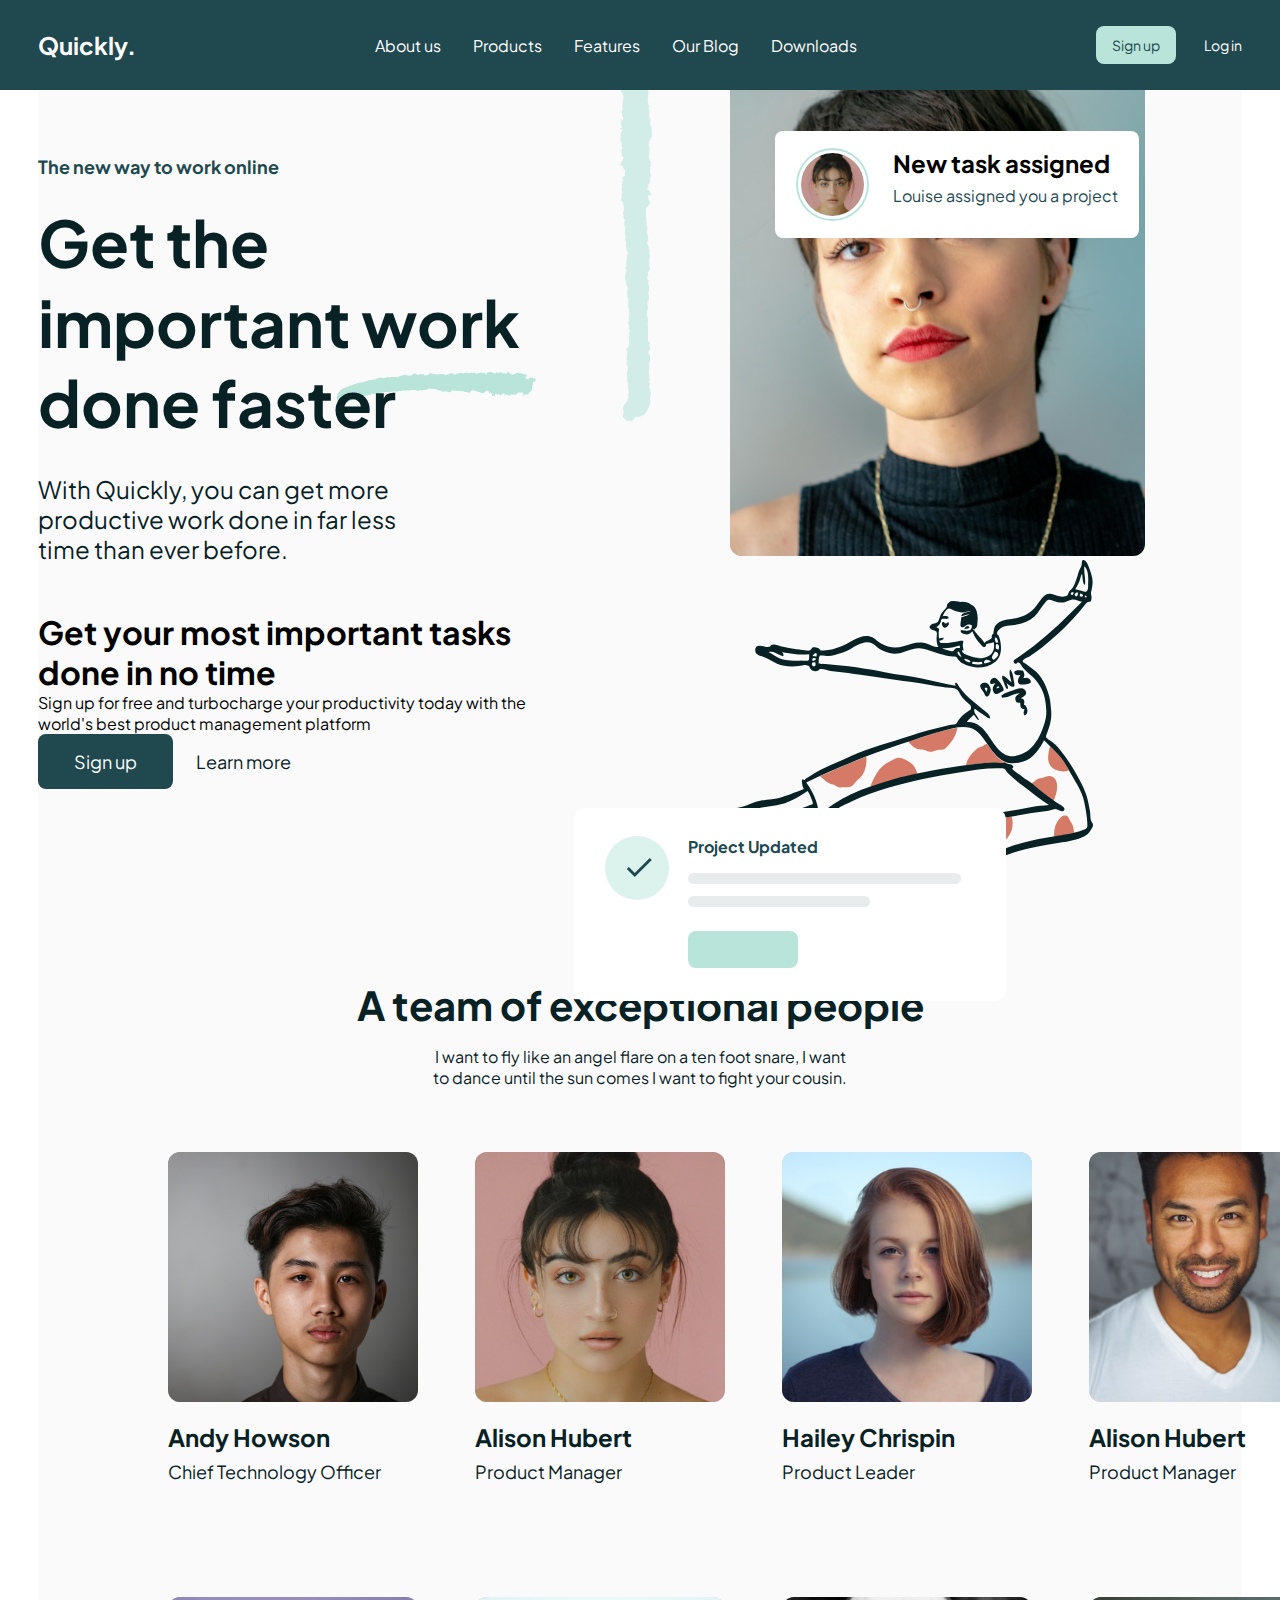
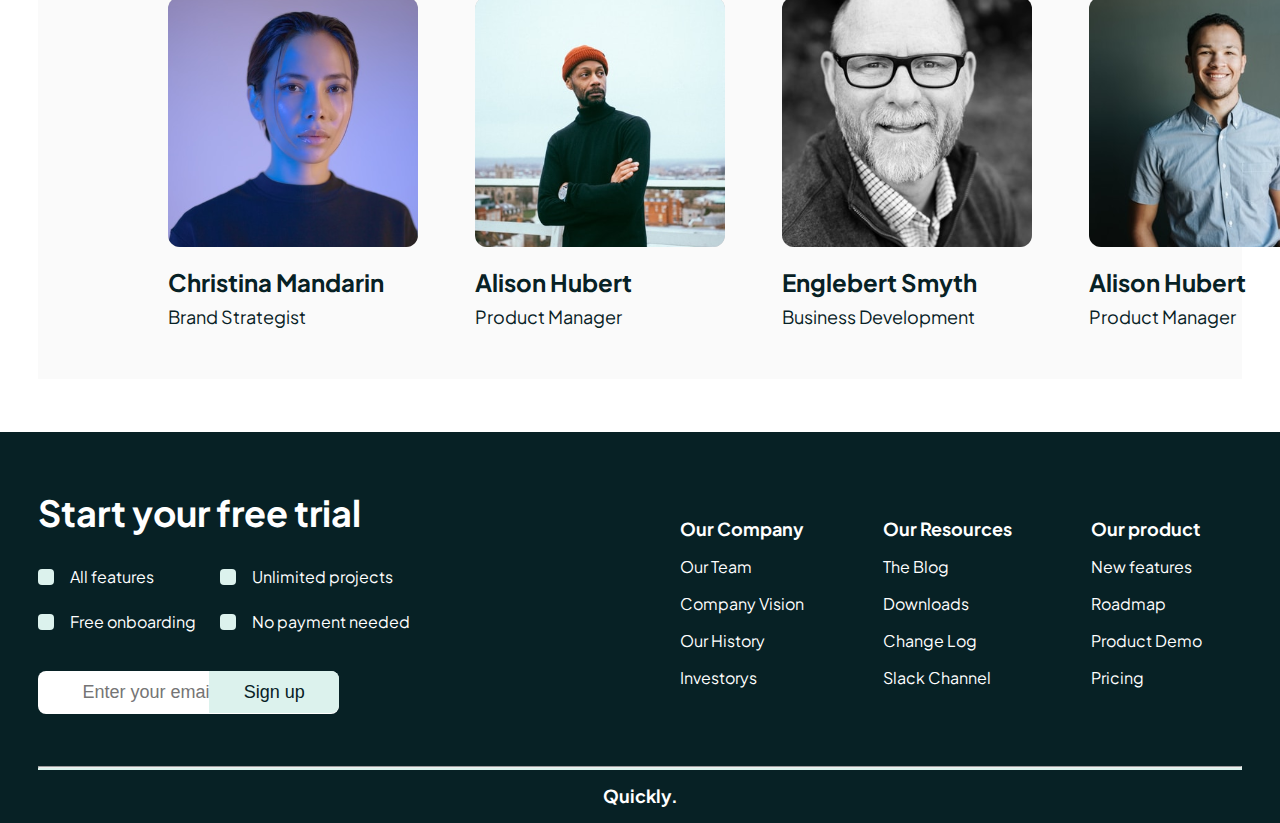
==== 14.SCSS-QuicqlyLandingPage/index.html @ 2b47f3a1 "Add files via upload" ====
<!DOCTYPE html>
<html lang="en">
  <head>
    <meta charset="UTF-8" />
    <meta http-equiv="X-UA-Compatible" content="IE=edge" />
    <meta name="viewport" content="width=device-width, initial-scale=1.0" />
    <link rel="preconnect" href="https://fonts.googleapis.com" />
    <link rel="preconnect" href="https://fonts.gstatic.com" crossorigin />
    <link
      href="https://fonts.googleapis.com/css2?family=Plus+Jakarta+Sans:wght@400;700&display=swap"
      rel="stylesheet"
    />
    <link
      rel="stylesheet"
      href="https://cdnjs.cloudflare.com/ajax/libs/font-awesome/6.4.0/css/all.min.css"
      integrity="sha512-iecdLmaskl7CVkqkXNQ/ZH/XLlvWZOJyj7Yy7tcenmpD1ypASozpmT/E0iPtmFIB46ZmdtAc9eNBvH0H/ZpiBw=="
      crossorigin="anonymous"
      referrerpolicy="no-referrer"
    />
    <link rel="stylesheet" href="./assets/scss/main.css" />
    <title>Document</title>
  </head>
  <body>
    <header>
      <div class="container">
        <div class="header">
          <h4>Quickly.</h4>
          <nav>
            <ul>
              <li><a href="">About us</a></li>
              <li><a href="">Products</a></li>
              <li><a href="">Features</a></li>
              <li><a href="">Our Blog</a></li>
              <li><a href="">Downloads</a></li>
            </ul>
          </nav>
          <div class="btn">
            <button class="sign-up">Sign up</button>
            <button class="log-in">Log in</button>
          </div>
          <a class="menu" href=""
            ><i class="fa-sharp fa-solid fa-bars fa-2xl"></i
          ></a>
        </div>
      </div>
    </header>
    <div id="home">
      <div class="container">
        <section class="hero-banner">
          <div class="hero-banner-info">
            <h5>The new way to work online</h5>
            <p class="title">Get the important work done faster</p>
            <p class="text">
              With Quickly, you can get more productive work done in far less
              time than ever before.
            </p>
            <h1 class="title1">
              Get your most important tasks done in no time
            </h1>
            <p class="text1">
              Sign up for free and turbocharge your productivity today with the
              world's best product management platform
            </p>
            <div class="email">
              <input type="email" placeholder="Enter your email" />
              <button class="mobile-btn">Sign up</button>
            </div>
            <button class="sign">Sign up</button>
            <button class="learn">Learn more</button>
            <img class="line" src="./assets/images/line.svg" alt="" />
          </div>
          <div class="hero-banner-img">
            <div class="note">
              <div class="border">
                <img src="./assets/images/Avatar.svg" alt="" />
              </div>
              <div class="notif">
                <h4>New task assigned</h4>
                <p>Louise assigned you a project</p>
              </div>
            </div>
            <div class="frame-img">
              <img class="bg-image" src="./assets/images/BG Image.svg" alt="" />
              <img class="frame" src="./assets/images/frame.svg" alt="" />
            </div>

            <img class="img1" src="./assets/images/ballet.svg" alt="" />

            <div class="update">
              <div class="icon">
                <img src="./assets/images/Vector.svg" alt="" />
              </div>
              <div class="update-info">
                <h4>Project Updated</h4>
                <div class="line"></div>
                <div class="line short"></div>
                <div class="line-wide"></div>
              </div>
            </div>
          </div>
        </section>
        <!-- TEAM-SECTION -->
        <section class="team">
          <div class="head-line">
            <h4>A team of exceptional people</h4>
            <p>
              I want to fly like an angel flare on a ten foot snare, I want to
              dance until the sun comes I want to fight your cousin.
            </p>
          </div>
          <div class="team-img">
            <div>
              <img src="./assets/images/Image.svg" alt="" />
              <h4>Andy Howson</h4>
              <p>Chief Technology Officer</p>
              <a href=""><i class="fa-brands fa-facebook"></i></a>
              <a class="social-icon" href=""
                ><i class="fa-brands fa-instagram"></i
              ></a>
              <a href=""><i class="fa-brands fa-twitter"></i></a>
            </div>
            <div>
              <img src="./assets/images/pink.svg" alt="" />
              <h4>Alison Hubert</h4>
              <p>Product Manager</p>
              <a href=""><i class="fa-brands fa-facebook"></i></a>
              <a class="social-icon" href=""
                ><i class="fa-brands fa-instagram"></i
              ></a>
              <a href=""><i class="fa-brands fa-twitter"></i></a>
            </div>
            <div>
              <img src="./assets/images/redhead.svg" alt="" />
              <h4>Hailey Chrispin</h4>
              <p>Product Leader</p>
              <a href=""><i class="fa-brands fa-facebook"></i></a>
              <a class="social-icon" href=""
                ><i class="fa-brands fa-instagram"></i
              ></a>
              <a href=""><i class="fa-brands fa-twitter"></i></a>
            </div>
            <div>
              <img src="./assets/images/brown.svg" alt="" />
              <h4>Alison Hubert</h4>
              <p>Product Manager</p>
              <a href=""><i class="fa-brands fa-facebook"></i></a>
              <a class="social-icon" href=""
                ><i class="fa-brands fa-instagram"></i
              ></a>
              <a href=""><i class="fa-brands fa-twitter"></i></a>
            </div>
            <div>
              <img src="./assets/images/violet.svg" alt="" />
              <h4>Christina Mandarin</h4>
              <p>Brand Strategist</p>
              <a href=""><i class="fa-brands fa-facebook"></i></a>
              <a class="social-icon" href=""
                ><i class="fa-brands fa-instagram"></i
              ></a>
              <a href=""><i class="fa-brands fa-twitter"></i></a>
            </div>
            <div>
              <img src="./assets/images/orange.svg" alt="" />
              <h4>Alison Hubert</h4>
              <p>Product Manager</p>
              <a href=""><i class="fa-brands fa-facebook"></i></a>
              <a class="social-icon" href=""
                ><i class="fa-brands fa-instagram"></i
              ></a>
              <a href=""><i class="fa-brands fa-twitter"></i></a>
            </div>
            <div>
              <img src="./assets/images/glasses.svg" alt="" />
              <h4>Englebert Smyth</h4>
              <p>Business Development</p>
              <a href=""><i class="fa-brands fa-facebook"></i></a>
              <a class="social-icon" href=""
                ><i class="fa-brands fa-instagram"></i
              ></a>
              <a href=""><i class="fa-brands fa-twitter"></i></a>
            </div>
            <div>
              <img src="./assets/images/smile.svg" alt="" />
              <h4>Alison Hubert</h4>
              <p>Product Manager</p>
              <a href=""><i class="fa-brands fa-facebook"></i></a>
              <a class="social-icon" href=""
                ><i class="fa-brands fa-instagram"></i
              ></a>
              <a href=""><i class="fa-brands fa-twitter"></i></a>
            </div>
          </div>
        </section>
      </div>
      <footer>
        <div class="container">
          <div class="top">
            <div class="free-trial">
              <h3>Start your free trial</h3>
              <div class="about">
                <div class="col">
                  <div>
                    <i class="fa-solid fa-check fa-2xs"></i>
                    <p>All features</p>
                  </div>
                  <div>
                    <i class="fa-solid fa-check fa-2xs"></i>
                    <p>Free onboarding</p>
                  </div>
                </div>
                <div class="col">
                  <div>
                    <i class="fa-solid fa-check fa-2xs"></i>
                    <p>Unlimited projects</p>
                  </div>
                  <div>
                    <i class="fa-solid fa-check fa-2xs"></i>
                    <p>No payment needed</p>
                  </div>
                </div>
              </div>
              <div class="footer-input">
                <input type="text" placeholder="Enter your email" />
                <button>Sign up</button>
              </div>
            </div>
            <div class="mobile-footer">
              <h1>Quickly</h1>
              <a href="#"><i class="fa-brands fa-facebook"></i></a>
              <a href="#"><i class="fa-brands fa-twitter"></i></a>
              <a href="#"><i class="fa-brands fa-linkedin"></i></a>
              <a href="#"><i class="fa-brands fa-instagram"></i></a>
            </div>
            <div class="about-company">
              <ul>
                <li><h5>Our Company</h5></li>
                <li>Our Team</li>
                <li>Company Vision</li>
                <li>Our History</li>
                <li>Investorys</li>
              </ul>
              <ul>
                <li><h5>Our Resources</h5></li>
                <li>The Blog</li>
                <li>Downloads</li>
                <li>Change Log</li>
                <li>Slack Channel</li>
              </ul>
              <ul>
                <li><h5>Our product</h5></li>
                <li>New features</li>
                <li>Roadmap</li>
                <li>Product Demo</li>
                <li>Pricing</li>
              </ul>
            </div>
          </div>

          <div class="bottom">
            <hr />
            <h5>Quickly.</h5>
            <p>Copyright 2022 Quickly LTD <span>powered by Rashid</span></p>
          </div>
        </div>
      </footer>
    </div>
  </body>
</html>
---- 14.SCSS-QuicqlyLandingPage/assets/scss/main.css ----
* {
  margin: 0;
  padding: 0;
  box-sizing: border-box;
  text-decoration: none;
  list-style: none;
}

.container {
  max-width: 1440px;
  margin: 0 3%;
}

body {
  font-family: "Plus Jakarta Sans", sans-serif;
}

header {
  background-color: #20484F;
  padding: 26px 0;
  position: fixed;
  width: 100%;
  z-index: 3;
}
header .header {
  display: flex;
  justify-content: space-between;
  align-items: center;
  width: 100%;
}
header .header h4 {
  color: white;
  font-size: 24px;
  font-weight: 700;
}
header .header nav ul {
  display: flex;
  justify-content: space-between;
  align-items: center;
  gap: 32px;
}
header .header nav ul li a {
  color: white;
}
header .header .btn {
  display: flex;
  justify-content: space-between;
  align-items: center;
  gap: 28px;
}
header .header .btn .sign-up {
  background-color: #B8E4DA;
  border: none;
  color: #20484F;
  padding: 10px 16px;
  border-radius: 8px;
  font-size: 14px;
  font-family: "Plus Jakarta Sans", sans-serif;
}
header .header .btn .log-in {
  background-color: transparent;
  font-family: "Plus Jakarta Sans", sans-serif;
  color: #fff;
  border: none;
  font-size: 14px;
}
header .header .menu {
  display: none;
}
@media only screen and (max-width: 777px) {
  header .header nav {
    display: none;
  }
  header .header .btn {
    display: none;
  }
  header .header .menu {
    display: block;
    color: #fff;
  }
}

footer {
  padding-top: 58px;
  background-color: #072125;
  color: #fff;
}
footer .top {
  display: flex;
  justify-content: space-between;
  align-items: center;
}
footer .top .free-trial {
  width: 50%;
}
footer .top .free-trial h3 {
  font-size: 36px;
  margin-bottom: 31px;
}
footer .top .free-trial .about {
  display: flex;
  gap: 24px;
}
footer .top .free-trial .about .col {
  display: flex;
  flex-direction: column;
  gap: 24px;
  margin-bottom: 39px;
}
footer .top .free-trial .about .col div {
  display: flex;
  align-items: center;
  -moz-column-gap: 16px;
       column-gap: 16px;
}
footer .top .free-trial .about .col .fa-solid {
  background-color: #DCF2ED;
  color: #20484F;
  height: 16px;
  width: 16px;
  border-radius: 4px;
  display: flex;
  justify-content: center;
  align-items: center;
}
footer .top .free-trial .footer-input {
  position: relative;
}
footer .top .free-trial .footer-input input {
  padding: 11px 44px;
  font-size: 18px;
  color: rgba(32, 72, 79, 0.2);
  border: none;
  border-radius: 8px;
  width: 50%;
}
footer .top .free-trial .footer-input button {
  width: 130px;
  height: 42px;
  position: absolute;
  right: 50%;
  background-color: #DCF2ED;
  border: none;
  border-bottom-right-radius: 8px;
  border-top-right-radius: 8px;
  color: #072125;
  font-size: 18px;
}
footer .top .mobile-footer {
  display: none;
}
footer .top .about-company {
  width: 50%;
  display: flex;
  justify-content: space-around;
  align-items: center;
}
footer .top .about-company ul {
  display: flex;
  flex-direction: column;
  row-gap: 16px;
}
footer .top .about-company ul li h5 {
  font-size: 18px;
}
footer .bottom {
  margin-top: 52px;
}
footer .bottom h5 {
  text-align: center;
  font-size: 18px;
  padding-bottom: 16px;
}
footer .bottom h5::before {
  content: "";
  display: block;
  border: 1px solid #DCF2ED;
  margin-bottom: 14px;
}
footer .bottom p {
  display: none;
}
@media only screen and (max-width: 777px) {
  footer {
    padding-top: 20px;
  }
  footer .top {
    flex-direction: column;
  }
  footer .top .free-trial {
    display: none;
  }
  footer .top .mobile-footer {
    display: block;
  }
  footer .top .mobile-footer h1 {
    padding-bottom: 30px;
    text-align: center;
  }
  footer .top .mobile-footer a {
    padding: 20px;
  }
  footer .top .mobile-footer a .fa-brands {
    padding: 10px;
    font-size: 24px;
    color: #fff;
    border: 1px solid white;
    border-radius: 50%;
  }
  footer .top .about-company {
    flex-direction: column;
    margin-top: 30px;
    row-gap: 30px;
    text-align: center;
  }
  footer .top .about-company ul li {
    color: #DCF2ED;
  }
  footer .bottom {
    padding: 15px;
  }
  footer .bottom h5 {
    display: none;
  }
  footer .bottom p {
    display: block;
    text-align: center;
    margin-top: 25px;
    animation: copyright 1s linear infinite;
  }
  footer .bottom p span::before {
    content: "";
    border: 1px solid #fff;
    margin: 0 10px;
    display: inline-block;
    height: 12px;
  }
  @keyframes copyright {
    0% {
      transform: rotate(0deg);
    }
    50% {
      transform: rotate(-2deg);
    }
    to {
      transform: rotateX(2deg);
    }
  }
}

#home .hero-banner {
  height: 100vh;
  display: flex;
  justify-content: space-between;
  align-items: center;
  gap: 179px;
  background-color: #fafafa;
  padding-bottom: 136px;
}
#home .hero-banner .hero-banner-info {
  margin-top: 15%;
  width: 50%;
  position: relative;
}
#home .hero-banner .hero-banner-info h5 {
  font-size: 18px;
  font-weight: 700;
  color: #20484F;
  margin-bottom: 24px;
}
#home .hero-banner .hero-banner-info .title {
  font-size: 64px;
  font-weight: 700;
  color: #072125;
  margin-bottom: 32px;
  position: relative;
  z-index: 1;
}
#home .hero-banner .hero-banner-info .text {
  width: 75%;
  font-size: 24px;
  color: #072125;
  margin-bottom: 48px;
}
#home .hero-banner .hero-banner-info .mobile-title {
  display: none;
}
#home .hero-banner .hero-banner-info .mobile-text {
  display: none;
}
#home .hero-banner .hero-banner-info .sign {
  background-color: #20484F;
  padding: 16px 36px;
  font-size: 18px;
  font-family: "Plus Jakarta Sans", sans-serif;
  color: #fff;
  border: none;
  border-radius: 8px;
  margin-right: 20px;
}
#home .hero-banner .hero-banner-info .learn {
  font-family: "Plus Jakarta Sans", sans-serif;
  border: none;
  font-size: 18px;
  background-color: transparent;
  color: #072125;
}
#home .hero-banner .hero-banner-info .line {
  position: absolute;
  top: 16%;
  left: 37%;
}
#home .hero-banner .hero-banner-info input {
  display: none;
}
#home .hero-banner .hero-banner-info .mobile-btn {
  display: none;
}
#home .hero-banner .hero-banner-img {
  margin-top: 15%;
  width: 50%;
  position: relative;
}
#home .hero-banner .hero-banner-img .note {
  display: flex;
  padding: 17px 21px;
  -moz-column-gap: 24px;
       column-gap: 24px;
  position: absolute;
  background-color: #fff;
  right: 20%;
  top: 8%;
  border-radius: 8px;
  z-index: 2;
}
#home .hero-banner .hero-banner-img .note .border {
  width: 73px;
  height: 73px;
  border-radius: 50%;
  background-color: #B8E4DA;
  display: flex;
  padding: 2px;
}
#home .hero-banner .hero-banner-img .note .border img {
  border: 3px solid #fff;
  border-radius: 50%;
}
#home .hero-banner .hero-banner-img .note .notif h4 {
  font-size: 24px;
  margin-bottom: 7px;
}
#home .hero-banner .hero-banner-img .note .notif p {
  color: #20484F;
}
#home .hero-banner .hero-banner-img .bg-image {
  position: relative;
  z-index: 1;
}
#home .hero-banner .hero-banner-img .frame {
  position: absolute;
  right: 25%;
  top: -9%;
}
#home .hero-banner .hero-banner-img .mobile-img {
  display: none;
}
#home .hero-banner .hero-banner-img .update {
  display: flex;
  gap: 19px;
  padding: 28px 38px 24px 31px;
  width: 432px;
  height: 193px;
  background-color: #fff;
  position: absolute;
  bottom: -15%;
  right: 46%;
  border-radius: 12px;
  z-index: 2;
}
#home .hero-banner .hero-banner-img .update .icon {
  position: relative;
  width: 64px;
  height: 64px;
  background-color: #DCF2ED;
  border-radius: 50%;
}
#home .hero-banner .hero-banner-img .update .icon img {
  position: absolute;
  top: 33%;
  left: 33%;
  color: #20484F;
}
#home .hero-banner .hero-banner-img .update .update-info h4 {
  color: #20484F;
}
#home .hero-banner .hero-banner-img .update .update-info .line {
  width: 273px;
  height: 11px;
  margin-top: 16px;
  background-color: rgba(32, 72, 79, 0.1);
  border-radius: 12px;
}
#home .hero-banner .hero-banner-img .update .update-info .short {
  margin-top: 12px;
  margin-bottom: 24px;
  width: 182px;
}
#home .hero-banner .hero-banner-img .update .update-info .line-wide {
  width: 110px;
  height: 37px;
  background-color: #B8E4DA;
  border-radius: 8px;
}
@media only screen and (max-width: 777px) {
  #home .hero-banner {
    flex-direction: column-reverse;
    justify-content: space-around;
    row-gap: 10px;
  }
  #home .hero-banner .hero-banner-img {
    padding-top: 10%;
  }
  #home .hero-banner .hero-banner-img .note {
    display: none;
  }
  #home .hero-banner .hero-banner-img .frame-img {
    display: none;
  }
  #home .hero-banner .hero-banner-img .mobile-img {
    display: block;
    width: 100%;
  }
  #home .hero-banner .hero-banner-img .update {
    display: none;
  }
  #home .hero-banner .hero-banner-info {
    margin-top: 5%;
    width: 70%;
  }
  #home .hero-banner .hero-banner-info h5 {
    display: none;
  }
  #home .hero-banner .hero-banner-info .title {
    display: none;
  }
  #home .hero-banner .hero-banner-info .text {
    display: none;
  }
  #home .hero-banner .hero-banner-info .mobile-title {
    display: block;
    text-align: center;
    padding: 20px;
  }
  #home .hero-banner .hero-banner-info .mobile-text {
    display: block;
    text-align: center;
  }
  #home .hero-banner .hero-banner-info button {
    display: none;
  }
  #home .hero-banner .hero-banner-info .line {
    display: none;
  }
  #home .hero-banner .hero-banner-info .email {
    position: relative;
    margin-top: 10%;
  }
  #home .hero-banner .hero-banner-info .email input {
    display: block;
    padding: 11px 44px;
    font-size: 18px;
    color: rgba(32, 72, 79, 0.2);
    border-radius: 8px;
    width: 100%;
  }
  #home .hero-banner .hero-banner-info .email .mobile-btn {
    display: block;
    width: 130px;
    height: 42px;
    position: absolute;
    right: 0.2%;
    bottom: 5%;
    background-color: #DCF2ED;
    border: none;
    border-bottom-right-radius: 8px;
    border-top-right-radius: 8px;
    color: #072125;
    font-size: 18px;
  }
}
#home .team {
  background: #fafafa;
  margin-bottom: 53px;
}
#home .team .head-line {
  display: flex;
  flex-direction: column;
  align-items: center;
  color: #072125;
}
#home .team .head-line h4 {
  font-size: 40px;
  margin-top: 79px;
  margin-bottom: 16px;
}
#home .team .head-line p {
  text-align: center;
  margin-bottom: 64px;
  width: 35%;
}
#home .team .team-img {
  display: grid;
  grid-template-columns: repeat(4, 1fr);
  -moz-column-gap: 57px;
       column-gap: 57px;
  row-gap: 63px;
  padding: 0 130px;
}
#home .team .team-img div {
  color: #072125;
}
#home .team .team-img div h4 {
  margin-top: 16px;
  margin-bottom: 8px;
  font-size: 24px;
}
#home .team .team-img div p {
  margin-bottom: 30px;
  font-size: 18px;
}
#home .team .team-img div .fa-brands {
  color: #072125;
}
#home .team .team-img div .social-icon {
  margin: 0 40px;
}
@media only screen and (max-width: 777px) {
  #home .team .head-line p {
    width: 60%;
  }
  #home .team .team-img {
    display: flex;
    align-items: center;
    flex-direction: column;
  }
}/*# sourceMappingURL=main.css.map */
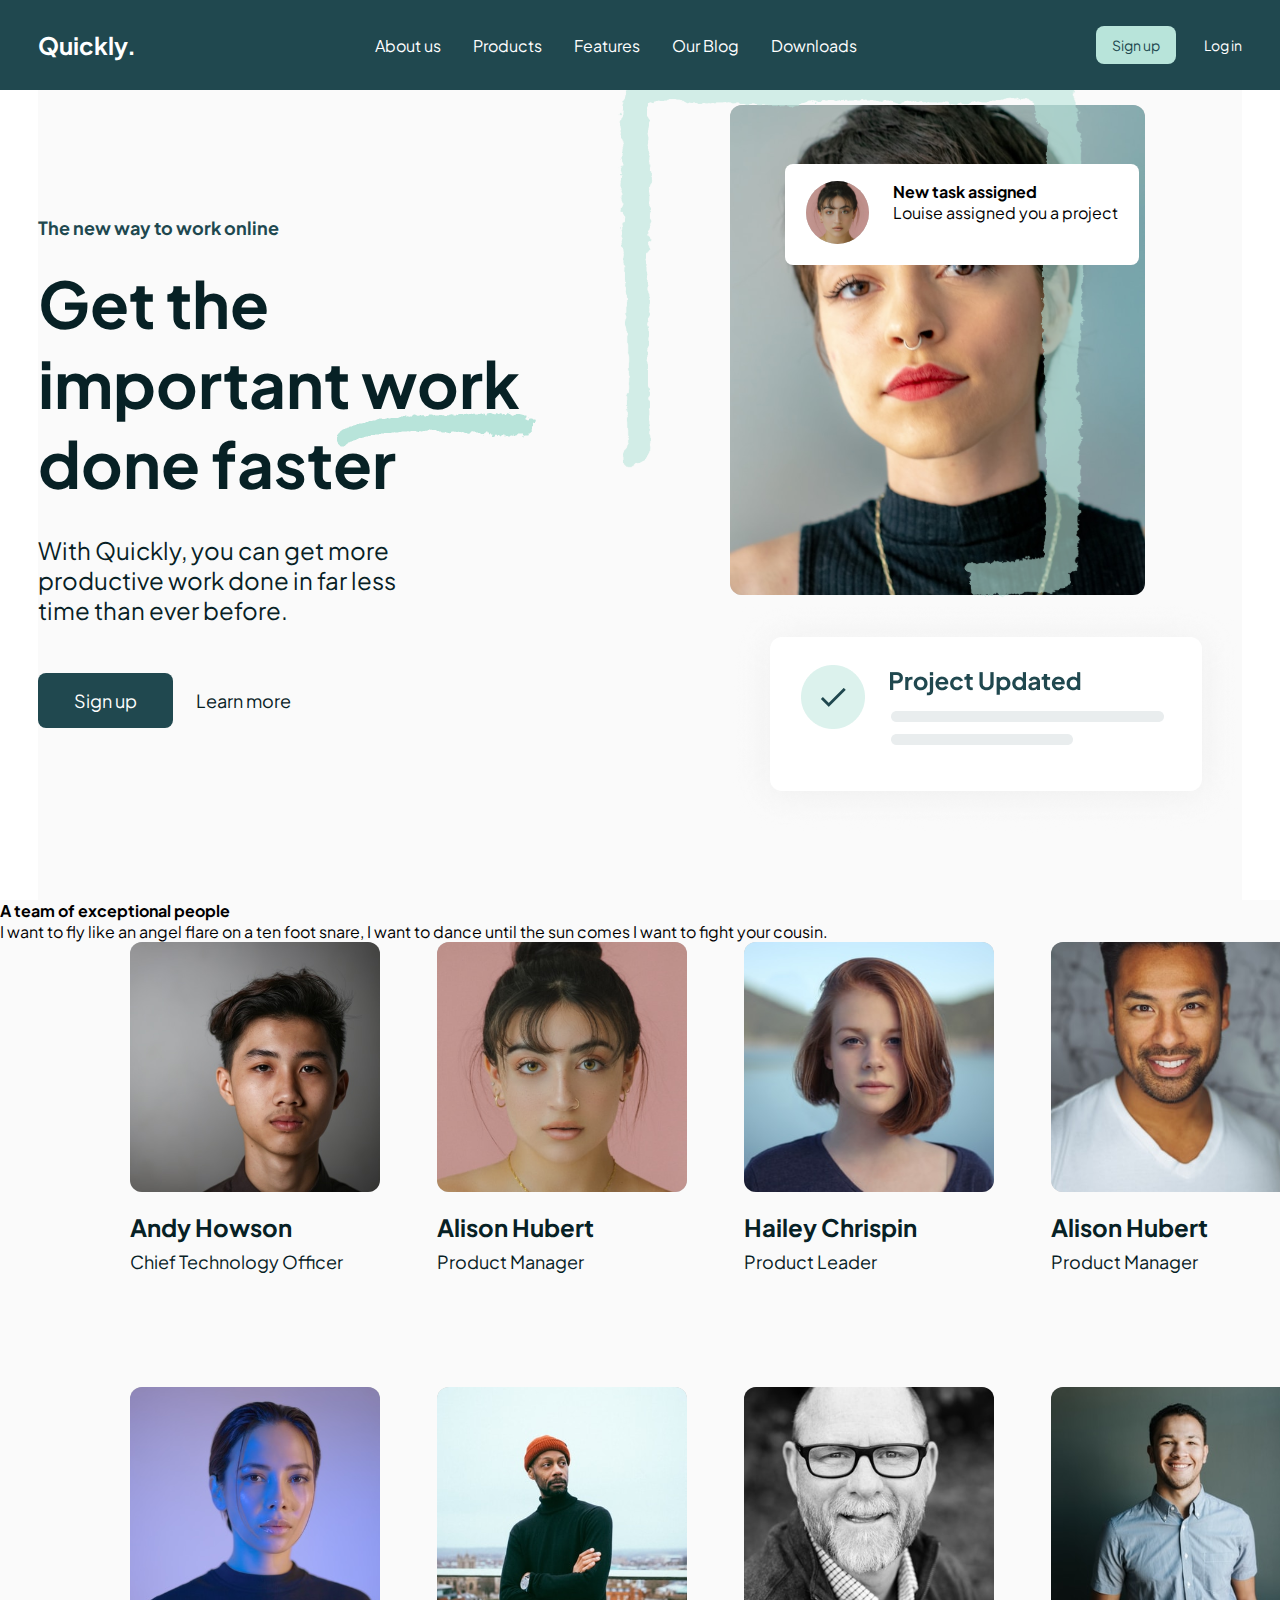
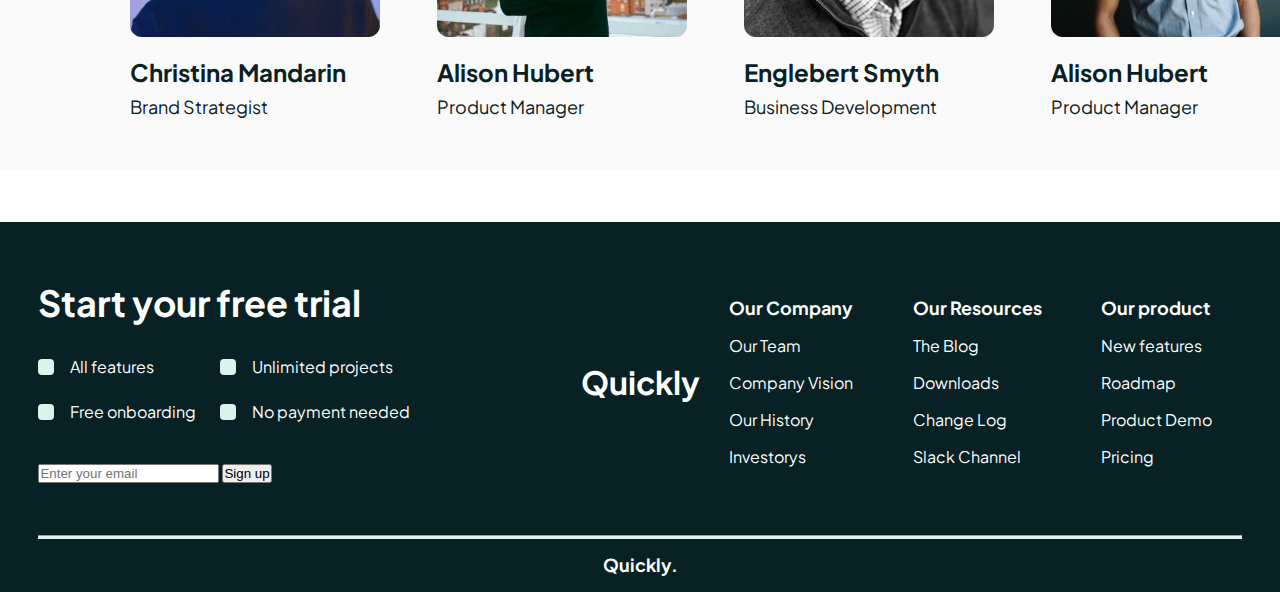
==== commit 59bbc56a: "Add files via upload" ====
--- a/14.SCSS-QuicqlyLandingPage/index.html
+++ b/14.SCSS-QuicqlyLandingPage/index.html
@@ -54,54 +54,34 @@
               With Quickly, you can get more productive work done in far less
               time than ever before.
             </p>
-            <h1 class="title1">
-              Get your most important tasks done in no time
-            </h1>
-            <p class="text1">
-              Sign up for free and turbocharge your productivity today with the
-              world's best product management platform
-            </p>
-            <div class="email">
-              <input type="email" placeholder="Enter your email" />
-              <button class="mobile-btn">Sign up</button>
-            </div>
             <button class="sign">Sign up</button>
             <button class="learn">Learn more</button>
             <img class="line" src="./assets/images/line.svg" alt="" />
           </div>
           <div class="hero-banner-img">
             <div class="note">
-              <div class="border">
+              <div class="avatar">
                 <img src="./assets/images/Avatar.svg" alt="" />
               </div>
-              <div class="notif">
+              <div class="new">
                 <h4>New task assigned</h4>
                 <p>Louise assigned you a project</p>
               </div>
             </div>
             <div class="frame-img">
-              <img class="bg-image" src="./assets/images/BG Image.svg" alt="" />
+              <img class="photo" src="./assets/images/photo.svg" alt="" />
               <img class="frame" src="./assets/images/frame.svg" alt="" />
             </div>
 
-            <img class="img1" src="./assets/images/ballet.svg" alt="" />
-
-            <div class="update">
-              <div class="icon">
-                <img src="./assets/images/Vector.svg" alt="" />
-              </div>
-              <div class="update-info">
-                <h4>Project Updated</h4>
-                <div class="line"></div>
-                <div class="line short"></div>
-                <div class="line-wide"></div>
+              <div class="project-info">
+                <img src="./assets/images/UI Element 3.png" alt="">
               </div>
             </div>
           </div>
         </section>
-        <!-- TEAM-SECTION -->
+        
         <section class="team">
-          <div class="head-line">
+          <div class="team-about">
             <h4>A team of exceptional people</h4>
             <p>
               I want to fly like an angel flare on a ten foot snare, I want to
@@ -110,7 +90,7 @@
           </div>
           <div class="team-img">
             <div>
-              <img src="./assets/images/Image.svg" alt="" />
+              <img src="./assets/images/photo2.svg" alt="" />
               <h4>Andy Howson</h4>
               <p>Chief Technology Officer</p>
               <a href=""><i class="fa-brands fa-facebook"></i></a>
@@ -120,17 +100,17 @@
               <a href=""><i class="fa-brands fa-twitter"></i></a>
             </div>
             <div>
-              <img src="./assets/images/pink.svg" alt="" />
-              <h4>Alison Hubert</h4>
-              <p>Product Manager</p>
-              <a href=""><i class="fa-brands fa-facebook"></i></a>
-              <a class="social-icon" href=""
-                ><i class="fa-brands fa-instagram"></i
-              ></a>
-              <a href=""><i class="fa-brands fa-twitter"></i></a>
-            </div>
-            <div>
-              <img src="./assets/images/redhead.svg" alt="" />
+              <img src="./assets/images/photo3.svg" alt="" />
+              <h4>Alison Hubert</h4>
+              <p>Product Manager</p>
+              <a href=""><i class="fa-brands fa-facebook"></i></a>
+              <a class="social-icon" href=""
+                ><i class="fa-brands fa-instagram"></i
+              ></a>
+              <a href=""><i class="fa-brands fa-twitter"></i></a>
+            </div>
+            <div>
+              <img src="./assets/images/photo4.svg" alt="" />
               <h4>Hailey Chrispin</h4>
               <p>Product Leader</p>
               <a href=""><i class="fa-brands fa-facebook"></i></a>
@@ -140,17 +120,17 @@
               <a href=""><i class="fa-brands fa-twitter"></i></a>
             </div>
             <div>
-              <img src="./assets/images/brown.svg" alt="" />
-              <h4>Alison Hubert</h4>
-              <p>Product Manager</p>
-              <a href=""><i class="fa-brands fa-facebook"></i></a>
-              <a class="social-icon" href=""
-                ><i class="fa-brands fa-instagram"></i
-              ></a>
-              <a href=""><i class="fa-brands fa-twitter"></i></a>
-            </div>
-            <div>
-              <img src="./assets/images/violet.svg" alt="" />
+              <img src="./assets/images/photo5.svg" alt="" />
+              <h4>Alison Hubert</h4>
+              <p>Product Manager</p>
+              <a href=""><i class="fa-brands fa-facebook"></i></a>
+              <a class="social-icon" href=""
+                ><i class="fa-brands fa-instagram"></i
+              ></a>
+              <a href=""><i class="fa-brands fa-twitter"></i></a>
+            </div>
+            <div>
+              <img src="./assets/images/photo6.svg" alt="" />
               <h4>Christina Mandarin</h4>
               <p>Brand Strategist</p>
               <a href=""><i class="fa-brands fa-facebook"></i></a>
@@ -160,17 +140,17 @@
               <a href=""><i class="fa-brands fa-twitter"></i></a>
             </div>
             <div>
-              <img src="./assets/images/orange.svg" alt="" />
-              <h4>Alison Hubert</h4>
-              <p>Product Manager</p>
-              <a href=""><i class="fa-brands fa-facebook"></i></a>
-              <a class="social-icon" href=""
-                ><i class="fa-brands fa-instagram"></i
-              ></a>
-              <a href=""><i class="fa-brands fa-twitter"></i></a>
-            </div>
-            <div>
-              <img src="./assets/images/glasses.svg" alt="" />
+              <img src="./assets/images/photo7.svg" alt="" />
+              <h4>Alison Hubert</h4>
+              <p>Product Manager</p>
+              <a href=""><i class="fa-brands fa-facebook"></i></a>
+              <a class="social-icon" href=""
+                ><i class="fa-brands fa-instagram"></i
+              ></a>
+              <a href=""><i class="fa-brands fa-twitter"></i></a>
+            </div>
+            <div>
+              <img src="./assets/images/pphoto8.svg" alt="" />
               <h4>Englebert Smyth</h4>
               <p>Business Development</p>
               <a href=""><i class="fa-brands fa-facebook"></i></a>
@@ -180,7 +160,7 @@
               <a href=""><i class="fa-brands fa-twitter"></i></a>
             </div>
             <div>
-              <img src="./assets/images/smile.svg" alt="" />
+              <img src="./assets/images/photo9.svg" alt="" />
               <h4>Alison Hubert</h4>
               <p>Product Manager</p>
               <a href=""><i class="fa-brands fa-facebook"></i></a>
@@ -219,12 +199,12 @@
                   </div>
                 </div>
               </div>
-              <div class="footer-input">
+              <div class="input">
                 <input type="text" placeholder="Enter your email" />
                 <button>Sign up</button>
               </div>
             </div>
-            <div class="mobile-footer">
+            <div class="footer">
               <h1>Quickly</h1>
               <a href="#"><i class="fa-brands fa-facebook"></i></a>
               <a href="#"><i class="fa-brands fa-twitter"></i></a>
